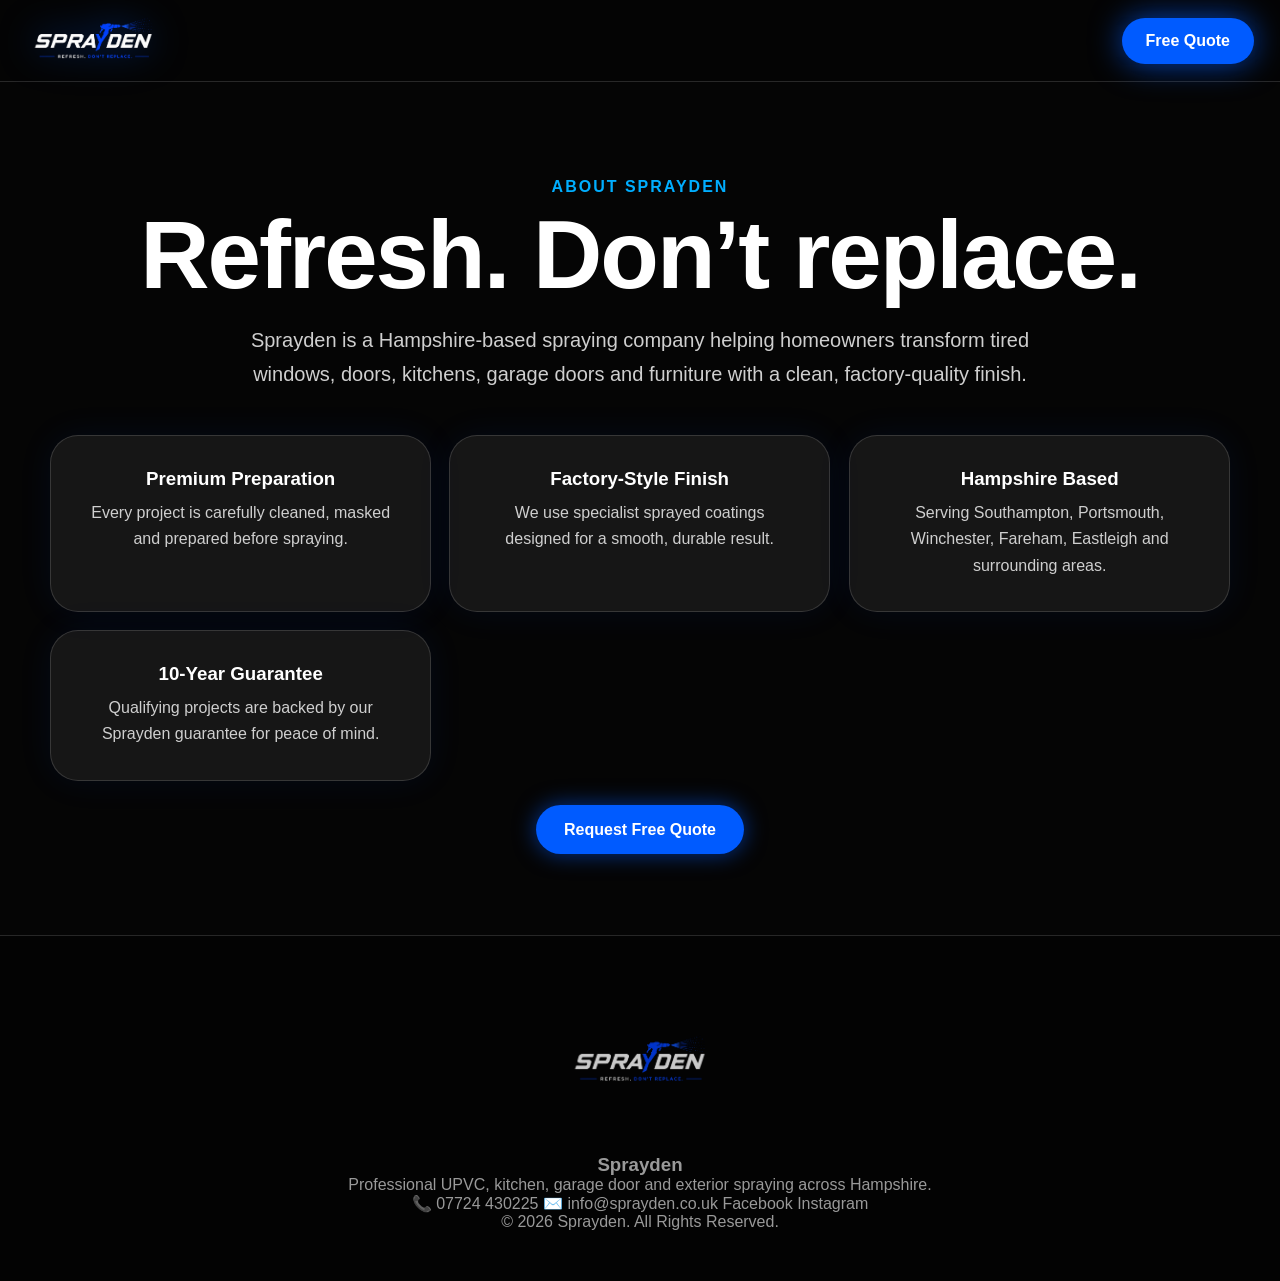
==== about.html @ dfc8144c "Create about.html" ====
<!DOCTYPE html>
<html lang="en">
<head>
  <meta charset="UTF-8">
  <meta name="viewport" content="width=device-width, initial-scale=1.0">
  <title>About Sprayden | Professional Spraying Hampshire</title>
  <meta name="description" content="Learn about Sprayden, a Hampshire-based spraying company specialising in UPVC windows, kitchens, garage doors, composite doors and furniture.">
  <link rel="stylesheet" href="style.css">
</head>

<body>

<header class="topbar">
  <a href="index.html" class="brand">
    <img src="logo.png.PNG" alt="Sprayden logo">
  </a>

  <a href="contact.html" class="topbar-btn">Free Quote</a>
</header>

<section class="section quote-page">
  <p class="eyebrow">About Sprayden</p>
  <h1>Refresh. Don’t replace.</h1>

  <p class="section-text">
    Sprayden is a Hampshire-based spraying company helping homeowners transform tired windows, doors, kitchens, garage doors and furniture with a clean, factory-quality finish.
  </p>

  <div class="mini-grid">
    <article class="glass-card">
      <h3>Premium Preparation</h3>
      <p>Every project is carefully cleaned, masked and prepared before spraying.</p>
    </article>

    <article class="glass-card">
      <h3>Factory-Style Finish</h3>
      <p>We use specialist sprayed coatings designed for a smooth, durable result.</p>
    </article>

    <article class="glass-card">
      <h3>Hampshire Based</h3>
      <p>Serving Southampton, Portsmouth, Winchester, Fareham, Eastleigh and surrounding areas.</p>
    </article>

    <article class="glass-card">
      <h3>10-Year Guarantee</h3>
      <p>Qualifying projects are backed by our Sprayden guarantee for peace of mind.</p>
    </article>
  </div>

  <div style="text-align:center; margin-top:40px;">
    <a href="contact.html" class="btn primary">Request Free Quote</a>
  </div>
</section>

<footer id="footer">
  <img src="logo.png.PNG" alt="Sprayden Logo">
  <h3>Sprayden</h3>
  <p>Professional UPVC, kitchen, garage door and exterior spraying across Hampshire.</p>

  <div class="footer-contact">
    <a href="tel:07724430225">📞 07724 430225</a>
    <a href="mailto:info@sprayden.co.uk">✉️ info@sprayden.co.uk</a>
    <a href="https://facebook.com/Spraydenofficial">Facebook</a>
    <a href="https://instagram.com/Spraydenofficial">Instagram</a>
  </div>

  <p>© 2026 Sprayden. All Rights Reserved.</p>
</footer>

</body>
</html>
---- style.css ----
/* =========================
   SPRAYDEN PREMIUM WEBSITE
   ========================= */

* {
  margin: 0;
  padding: 0;
  box-sizing: border-box;
}

:root {
  --blue: #005bff;
  --blue-light: #00aeff;
  --black: #050505;
  --dark: #080808;
  --card: rgba(255, 255, 255, 0.07);
  --line: rgba(255, 255, 255, 0.14);
  --muted: #cfcfcf;
  --white: #ffffff;
}

html {
  scroll-behavior: smooth;
}

body {
  font-family: Arial, sans-serif;
  background: var(--black);
  color: var(--white);
  overflow-x: hidden;
}

img {
  max-width: 100%;
  display: block;
}

a {
  text-decoration: none;
  color: inherit;
}

button,
input,
select,
textarea {
  font-family: inherit;
}

/* =========================
   TOP NAVIGATION
   ========================= */

.topbar {
  position: sticky;
  top: 0;
  z-index: 9999;
  height: 82px;
  padding: 14px 26px;
  display: flex;
  align-items: center;
  justify-content: space-between;
  background: rgba(5, 5, 5, 0.72);
  backdrop-filter: blur(20px);
  border-bottom: 1px solid var(--line);
}

.brand img {
  width: 135px;
  filter: drop-shadow(0 0 18px rgba(0, 91, 255, 0.5));
}

.nav-links {
  display: flex;
  align-items: center;
  gap: 24px;
}

.nav-links a {
  font-weight: 800;
  font-size: 15px;
  opacity: 0.9;
  transition: 0.25s ease;
}

.nav-links a:hover {
  color: var(--blue-light);
  opacity: 1;
}

.topbar-btn {
  background: var(--blue);
  padding: 14px 24px;
  border-radius: 999px;
  font-weight: 900;
  box-shadow: 0 0 32px rgba(0, 91, 255, 0.7);
  transition: 0.25s ease;
}

.topbar-btn:hover {
  transform: translateY(-3px);
  box-shadow: 0 0 45px rgba(0, 91, 255, 1);
}

.menu-btn {
  display: none;
  background: none;
  border: 0;
  color: white;
  font-size: 30px;
}

/* =========================
   HERO SECTION
   ========================= */

.hero {
  min-height: 100vh;
  position: relative;
  overflow: hidden;
  display: flex;
  align-items: center;
  justify-content: center;
  text-align: center;
  padding: 80px 24px;
  background:
    radial-gradient(circle at top, rgba(0, 91, 255, 0.4), transparent 34%),
    linear-gradient(180deg, #050505, #08142d);
}

.moving-grid {
  position: absolute;
  inset: 0;
  background-image:
    linear-gradient(rgba(255,255,255,0.04) 1px, transparent 1px),
    linear-gradient(90deg, rgba(255,255,255,0.04) 1px, transparent 1px);
  background-size: 70px 70px;
  animation: gridMove 20s linear infinite;
  opacity: 0.5;
}

.spray-dots {
  position: absolute;
  inset: 0;
  background-image: radial-gradient(rgba(0, 91, 255, 0.4) 1px, transparent 1px);
  background-size: 28px 28px;
  opacity: 0.16;
  animation: dotsMove 24s linear infinite;
}

.orb {
  position: absolute;
  width: 460px;
  height: 460px;
  border-radius: 50%;
  background: rgba(0, 91, 255, 0.25);
  filter: blur(90px);
  animation: floatOrb 8s ease-in-out infinite;
}

.orb-one {
  left: -130px;
  top: 12%;
}

.orb-two {
  right: -130px;
  bottom: 10%;
  animation-delay: 2.4s;
}

.hero-content {
  position: relative;
  z-index: 3;
  max-width: 1120px;
}

.hero-logo {
  width: min(540px, 92vw);
  margin: 0 auto 30px;
  filter: drop-shadow(0 0 45px rgba(0, 91, 255, 0.85));
  animation: logoFloat 4.5s ease-in-out infinite;
}

.eyebrow {
  color: var(--blue-light);
  font-weight: 900;
  text-transform: uppercase;
  letter-spacing: 2px;
  margin-bottom: 14px;
}

h1 {
  font-size: clamp(44px, 9vw, 96px);
  line-height: 0.93;
  letter-spacing: -2px;
}

.hero-text,
.section-text {
  max-width: 850px;
  margin: 24px auto 0;
  color: #d6d6d6;
  font-size: 20px;
  line-height: 1.7;
}

.hero-buttons {
  margin-top: 36px;
  display: flex;
  justify-content: center;
  gap: 16px;
  flex-wrap: wrap;
}

.btn {
  padding: 16px 28px;
  border-radius: 999px;
  font-weight: 900;
  transition: 0.25s ease;
}

.btn.primary {
  background: var(--blue);
  box-shadow: 0 0 22px rgba(0, 91, 255, 0.55);
}

.btn.secondary {
  border: 2px solid white;
}

.btn:hover {
  transform: translateY(-4px);
}

.hero-badges {
  margin-top: 34px;
  display: flex;
  justify-content: center;
  gap: 12px;
  flex-wrap: wrap;
}

.hero-badges span {
  background: rgba(255,255,255,0.08);
  border: 1px solid var(--line);
  padding: 10px 15px;
  border-radius: 999px;
  font-weight: 800;
  font-size: 14px;
}

/* =========================
   TRUST STRIP + SECTIONS
   ========================= */

.trust-strip {
  display: grid;
  grid-template-columns: repeat(4, 1fr);
  background: var(--blue);
  text-align: center;
  font-weight: 900;
}

.trust-strip span {
  padding: 18px;
}

.section {
  padding: 96px 24px;
  text-align: center;
}

.section:nth-of-type(even) {
  background: var(--dark);
}

h2 {
  font-size: clamp(36px, 7vw, 64px);
  line-height: 1.02;
  letter-spacing: -1px;
  margin-bottom: 18px;
}

.section-text {
  max-width: 850px;
  margin: 24px auto 0;
  color: var(--muted);
  font-size: 20px;
  line-height: 1.7;
}

.mini-grid,
.service-grid,
.process-grid,
.stats-grid {
  max-width: 1180px;
  margin: 44px auto 0;
  display: grid;
  gap: 18px;
}

.mini-grid,
.service-grid {
  grid-template-columns: repeat(3, 1fr);
}

.glass-card,
.service-card,
.process-grid article,
.stats-grid article,
.review-card,
.faq-list details {
  background: var(--card);
  border: 1px solid var(--line);
  border-radius: 28px;
  padding: 32px;
  box-shadow: 0 0 35px rgba(0, 91, 255, 0.08);
  transition: 0.3s ease;
}

.glass-card:hover,
.service-card:hover,
.process-grid article:hover,
.stats-grid article:hover,
.review-card:hover {
  transform: translateY(-7px);
  box-shadow: 0 0 48px rgba(0, 91, 255, 0.26);
}

.glass-card h3,
.service-card h3,
.process-grid h3 {
  margin-bottom: 10px;
}

.glass-card p,
.service-card p,
.process-grid p,
.review-card p,
.faq-list p {
  color: var(--muted);
  line-height: 1.65;
}

.service-card {
  text-align: left;
}

.service-card span {
  font-size: 38px;
}

.service-card h3 {
  margin: 14px 0 10px;
  font-size: 22px;
}

/* =========================
   BEFORE / AFTER SLIDER
   ========================= */

.comparison {
  position: relative;
  max-width: 1050px;
  height: 600px;
  margin: 50px auto 0;
  overflow: hidden;
  border-radius: 34px;
  border: 1px solid var(--line);
  box-shadow: 0 0 75px rgba(0, 91, 255, 0.32);
}

.comparison img {
  width: 100%;
  height: 600px;
  object-fit: cover;
}

.after-layer {
  position: absolute;
  inset: 0 auto 0 0;
  width: 50%;
  height: 100%;
  overflow: hidden;
}

.slider-line {
  position: absolute;
  top: 0;
  bottom: 0;
  left: 50%;
  width: 3px;
  background: white;
  box-shadow: 0 0 22px white;
  z-index: 3;
}

.slider-line span {
  position: absolute;
  top: 50%;
  left: 50%;
  width: 52px;
  height: 52px;
  transform: translate(-50%, -50%);
  border-radius: 50%;
  background: white;
  box-shadow: 0 0 35px rgba(255, 255, 255, 0.9);
}

#compareRange {
  position: absolute;
  inset: 0;
  width: 100%;
  height: 100%;
  opacity: 0;
  cursor: ew-resize;
  z-index: 4;
}

/* =========================
   STATS + PROCESS
   ========================= */

.stats-grid {
  grid-template-columns: repeat(3, 1fr);
}

.stats-grid b {
  display: block;
  color: var(--blue-light);
  font-size: 60px;
  line-height: 1;
}

.stats-grid span {
  color: var(--muted);
  font-weight: 900;
}

.process-grid {
  grid-template-columns: repeat(4, 1fr);
}

.process-grid b {
  display: block;
  font-size: 30px;
  color: var(--blue-light);
  margin-bottom: 10px;
}

/* =========================
   REVIEWS
========================= */

.review-marquee{
  overflow:hidden;
  max-width:1200px;
  margin:50px auto 0;
}

.review-track{
  display:flex;
  gap:20px;
  width:max-content;
  animation:reviewScroll 28s linear infinite;
}

.review-track:hover{
  animation-play-state:paused;
}

.review-card{
  width:320px;
  padding:32px;
}

.review-card strong{
  display:block;
  color:var(--blue-light);
  font-size:24px;
  margin-bottom:14px;
}

.review-card span{
  display:block;
  margin-top:16px;
  color:white;
  font-weight:800;
  opacity:.75;
}

/* =========================
   SERVICE AREAS
========================= */

.area-tags{
  display:flex;
  justify-content:center;
  flex-wrap:wrap;
  gap:14px;
  margin-top:35px;
}

.area-tags span{
  padding:12px 18px;
  border-radius:999px;
  background:rgba(255,255,255,.08);
  border:1px solid var(--line);
  font-weight:700;
  transition:.3s;
}

.area-tags span:hover{
  background:var(--blue);
  transform:translateY(-4px);
}

/* =========================
   FAQ
========================= */

.faq-list{
  max-width:900px;
  margin:50px auto;
  display:grid;
  gap:16px;
  text-align:left;
}

.faq-list details{
  cursor:pointer;
}

.faq-list summary{
  font-size:19px;
  font-weight:800;
  list-style:none;
}

.faq-list summary::-webkit-details-marker{
  display:none;
}

.faq-list p{
  margin-top:16px;
}

/* =========================
   CONTACT FORM
========================= */

form{
  max-width:760px;
  margin:40px auto;
  display:grid;
  gap:16px;
}

form input,
form select,
form textarea{

  width:100%;
  padding:18px;

  border-radius:18px;

  border:1px solid rgba(255,255,255,.18);

  background:rgba(255,255,255,.08);

  color:white;

  font-size:16px;

  transition:.3s;
}

form input:focus,
form select:focus,
form textarea:focus{

  outline:none;

  border-color:var(--blue-light);

  box-shadow:0 0 25px rgba(0,91,255,.4);

}

form textarea{
  min-height:150px;
  resize:vertical;
}

form button{

  border:none;

  padding:18px;

  border-radius:999px;

  background:linear-gradient(90deg,var(--blue),var(--blue-light));

  color:white;

  font-size:18px;

  font-weight:900;

  cursor:pointer;

  transition:.3s;

}

form button:hover{

  transform:translateY(-4px);

  box-shadow:0 0 40px rgba(0,91,255,.6);

}

.contact-links{

  margin-top:35px;

}

.contact-links a{

  display:block;

  margin:10px 0;

  font-size:22px;

  font-weight:900;

}

/* =========================
   FLOATING BUTTONS + FOOTER
========================= */

.float{
    position:fixed;
    right:18px;
    z-index:9999;
    padding:14px 20px;
    border-radius:999px;
    font-weight:900;
    backdrop-filter:blur(18px);
    display:flex;
    align-items:center;
    gap:10px;
    box-shadow:0 0 32px rgba(0,91,255,.72);
    transition:.3s;
}

.float:hover{
  transform:translateY(-4px);
}

.call{
    bottom:20px;
    background:var(--blue);
}

.whats{
    bottom:95px;
    background:#111;
    border:1px solid rgba(255,255,255,.22);
}

footer{
  padding:50px 24px;
  text-align:center;
  background:#030303;
  color:#999;
  border-top:1px solid var(--line);
}

footer img{
  width:150px;
  margin:0 auto 18px;
  opacity:.8;
}

/* =========================
   MOBILE RESPONSIVE
========================= */

@media(max-width:900px){

  .topbar{
    height:auto;
    padding:14px 18px;
  }

  .brand img{
    width:115px;
  }

  .menu-btn{
    display:block;
  }

  .nav-links{
    position:fixed;
    top:75px;
    left:16px;
    right:16px;
    display:none;
    grid-template-columns:1fr;
    gap:12px;
    padding:20px;
    background:rgba(0,0,0,.95);
    border:1px solid var(--line);
    border-radius:24px;
  }

  .nav-links.open{
    display:grid;
  }

  .topbar-btn{
    display:none;
  }

  h1{
    font-size:46px;
    letter-spacing:-1px;
  }

  h2{
    font-size:38px;
  }

  .hero{
    padding-top:50px;
  }

  .hero-buttons{
    width:100%;
  }

  .btn{
    width:100%;
    text-align:center;
  }

  .trust-strip{
    grid-template-columns:1fr 1fr;
  }

  .mini-grid,
  .service-grid,
  .process-grid,
  .stats-grid{
    grid-template-columns:1fr;
  }

  .comparison,
  .comparison img{
    height:360px;
  }

  .review-card{
    width:280px;
  }

  .float{
    font-size:13px;
    padding:12px 15px;
  }
}

/* =========================
   ANIMATIONS + POLISH
========================= */

.reveal{
  opacity:0;
  transform:translateY(40px);
}

.reveal.show{
  opacity:1;
  transform:translateY(0);
  transition:all .85s ease;
}

.hide{
  opacity:0;
  transform:translateY(35px);
}

.hide.show{
  opacity:1;
  transform:translateY(0);
  transition:all .85s ease;
}

@keyframes floatOrb{
  0%,100%{
    transform:translateY(0) scale(1);
  }

  50%{
    transform:translateY(-35px) scale(1.08);
  }
}

@keyframes logoFloat{
  0%,100%{
    transform:translateY(0);
  }

  50%{
    transform:translateY(-10px);
  }
}

@keyframes gridMove{
  to{
    background-position:140px 140px;
  }
}

@keyframes dotsMove{
  to{
    background-position:300px 300px;
  }
}

@keyframes reviewScroll{
  from{
    transform:translateX(0);
  }

  to{
    transform:translateX(-50%);
  }
}

@keyframes glowPulse{
  0%,100%{
    box-shadow:0 0 30px rgba(0,91,255,.65);
  }

  50%{
    box-shadow:0 0 55px rgba(0,174,255,.95);
  }
}

.btn.primary,
.topbar-btn,
form button{
  animation:glowPulse 3s infinite ease-in-out;
}

.service-card,
.glass-card,
.review-card,
.process-grid article,
.stats-grid article{
  will-change:transform,opacity;
}

::selection{
  background:var(--blue);
  color:white;
}

.about{
    position:relative;
}

.about::before{

    content:"";

    position:absolute;

    width:420px;

    height:420px;

    background:rgba(0,91,255,.08);

    filter:blur(120px);

    border-radius:50%;

    top:50%;

    left:50%;

    transform:translate(-50%,-50%);

}

#why .service-card{

background:linear-gradient(180deg,
rgba(255,255,255,.08),
rgba(255,255,255,.03));

}

#why .service-card:hover{

transform:translateY(-10px) scale(1.03);

box-shadow:0 0 45px rgba(0,91,255,.45);

}

#why span{

display:block;

font-size:48px;

margin-bottom:18px;

animation:logoFloat 4s infinite;

}

.footer-grid{

display:grid;

grid-template-columns:repeat(3,1fr);

gap:40px;

margin:50px auto;

max-width:1100px;

text-align:left;

}

.footer-grid h4{

margin-bottom:15px;

color:white;

}

.footer-grid a,
.footer-grid p{

display:block;

margin:8px 0;

color:var(--muted);

text-decoration:none;

transition:.3s;

}

.footer-grid a:hover{

color:var(--blue-light);

transform:translateX(6px);

}

footer hr{

margin:40px auto;

border:none;

height:1px;

background:rgba(255,255,255,.12);

max-width:1100px;

}

@media(max-width:900px){

.footer-grid{

grid-template-columns:1fr;

text-align:center;

}

}

.reveal,
.hide,
.reveal.show,
.hide.show{
  opacity:1 !important;
  transform:none !important;
  visibility:visible !important;
}

@media(max-width:900px){
  .trust-strip{
    grid-template-columns:1fr 1fr;
    gap:0;
  }

  .trust-strip span{
    padding:14px 8px;
    font-size:16px;
  }

  .hero{
    min-height:auto;
    padding-bottom:70px;
  }

  h1{
    font-size:40px;
  }

  .section{
    padding:70px 20px;
  }
}

@media(max-width:900px){

  .hero{
    min-height:auto;
    padding:45px 18px 65px;
  }

  .hero-logo{
    width:82vw;
    margin-bottom:22px;
  }

  .hero-text{
    font-size:18px;
    line-height:1.55;
  }

  .hero-badges{
    gap:10px;
  }

  .hero-badges span{
    font-size:14px;
    padding:10px 14px;
  }

  .trust-strip{
    grid-template-columns:1fr 1fr;
  }

  .trust-strip span{
    padding:14px 8px;
    font-size:16px;
  }

  .section{
    padding:72px 18px;
  }

  h1{
    font-size:40px;
  }

  h2{
    font-size:36px;
  }

  .float{
    right:14px;
 
/* Premium Hover Effects */

.glass-card,
.service-card,
.process-card,
.review-card,
.gallery-card{

transition:all .45s ease;

}

.glass-card:hover,
.service-card:hover,
.process-card:hover,
.review-card:hover,
.gallery-card:hover{

transform:translateY(-12px);

box-shadow:
0 25px 60px rgba(0,91,255,.25),
0 10px 30px rgba(0,0,0,.35);

border-color:#2f7cff;

}

.glass-card::before,
.service-card::before,
.process-card::before,
.review-card::before{

content:"";

position:absolute;

top:0;

left:-100%;

width:100%;

height:100%;

background:linear-gradient(
90deg,
transparent,
rgba(255,255,255,.12),
transparent
);

transition:.8s;

}

.glass-card:hover::before,
.service-card:hover::before,
.process-card:hover::before,
.review-card:hover::before{

left:100%;

}

.premium-strip{
  display:grid;
  grid-template-columns:repeat(4,1fr);
  gap:18px;
  padding:28px 24px;
  background:#050505;
}

.premium-strip div{
  background:rgba(255,255,255,.07);
  border:1px solid rgba(255,255,255,.14);
  border-radius:24px;
  padding:22px;
  text-align:center;
  box-shadow:0 0 30px rgba(0,91,255,.08);
}

.premium-strip span{
  display:block;
  font-size:32px;
  margin-bottom:8px;
}

.premium-strip strong{
  font-size:16px;
}

@media(max-width:900px){
  .premium-strip{
    grid-template-columns:1fr 1fr;
    padding:18px;
    gap:12px;
  }

  .premium-strip div{
    padding:18px 10px;
  }
}

.premium-strip{
  display:grid;
  grid-template-columns:repeat(4,1fr);
  gap:18px;
  padding:28px 24px;
  background:#050505;
}

.premium-strip div{
  background:rgba(255,255,255,.07);
  border:1px solid rgba(255,255,255,.14);
  border-radius:24px;
  padding:22px;
  text-align:center;
  box-shadow:0 0 30px rgba(0,91,255,.08);
}

.premium-strip span{
  display:block;
  font-size:32px;
  margin-bottom:8px;
}

.premium-strip strong{
  font-size:16px;
}

@media(max-width:900px){
  .premium-strip{
    grid-template-columns:1fr 1fr;
    padding:18px;
    gap:12px;
  }

  .premium-strip div{
    padding:18px 10px;
  }
}

.premium-item{
display:flex;
flex-direction:column;
align-items:center;
justify-content:center;
gap:14px;
padding:28px 18px;
border-radius:24px;
background:rgba(255,255,255,.06);
border:1px solid rgba(255,255,255,.12);
backdrop-filter:blur(18px);
transition:.4s;
overflow:hidden;
position:relative;
}

.premium-item:hover{

transform:translateY(-10px);

box-shadow:0 25px 60px rgba(0,91,255,.25);

}

.premium-icon{
width:68px;
height:68px;
border-radius:50%;
background:linear-gradient(135deg,#005bff,#00b7ff);
display:flex;
align-items:center;
justify-content:center;
font-size:30px;
color:#00b7ff;
box-shadow:0 0 30px rgba(0,91,255,.45);
transition:.35s;
}
.premium-icon svg,
.premium-icon i{
    color:#00b7ff;
font-size:28px;
}

}

.premium-item strong{

font-size:18px;

font-weight:700;

}

.premium-strip{
  display:grid !important;
  grid-template-columns:repeat(2,1fr) !important;
  gap:14px !important;
  padding:22px 18px !important;
  background:#050505 !important;
}

.premium-strip div{
  display:flex !important;
  flex-direction:column !important;
  align-items:center !important;
  justify-content:center !important;
  gap:12px !important;
  padding:22px 12px !important;
  border-radius:24px !important;
  background:rgba(255,255,255,.07) !important;
  border:1px solid rgba(255,255,255,.14) !important;
  box-shadow:0 0 30px rgba(0,91,255,.14) !important;
}

.premium-strip span{
  width:58px !important;
  height:58px !important;
  border-radius:50% !important;
  background:linear-gradient(135deg,#005bff,#00b7ff) !important;
  display:flex !important;
  align-items:center !important;
  justify-content:center !important;
  font-size:26px !important;
  font-weight:900 !important;
  color:white !important;
  box-shadow:0 0 28px rgba(0,91,255,.6) !important;
}

.premium-strip strong{
  font-size:16px !important;
  text-align:center !important;
}

@media(max-width:900px){
  .nav-links.open{
    display:grid !important;
  }
}

/* PREMIUM HERO UPGRADE */

.hero{
  min-height:calc(100vh - 82px);
  padding:80px 22px 95px;
  background:
    linear-gradient(rgba(0,0,0,.55),rgba(0,0,0,.78)),
    radial-gradient(circle at 50% 20%,rgba(0,91,255,.55),transparent 38%),
    url("after-window.jpg.jpg");
  background-size:cover;
  background-position:center;
}

.hero::after{
  content:"";
  position:absolute;
  inset:0;
  background:linear-gradient(to bottom,rgba(0,0,0,.15),#050505 96%);
  pointer-events:none;
}

.hero-content{
  max-width:980px;
}

.hero-logo{
  width:min(420px,82vw);
}

.hero h1{
  font-size:clamp(46px,10vw,96px);
  text-shadow:0 0 45px rgba(0,91,255,.45);
}

.hero-text{
  max-width:760px;
  font-size:clamp(18px,4vw,22px);
}

.hero-buttons .btn{
  min-width:230px;
}

@media(max-width:900px){
  .hero{
    min-height:auto;
    padding:65px 18px 80px;
    background-position:center;
  }

  .hero h1{
    font-size:42px;
  }

  .hero-logo{
    width:78vw;
  }
}

/* PREMIUM HEADER */

.topbar{
backdrop-filter:blur(18px);
-webkit-backdrop-filter:blur(18px);
background:rgba(5,10,22,.78);
border-bottom:1px solid rgba(255,255,255,.08);
box-shadow:0 10px 40px rgba(0,0,0,.35);
transition:.35s;
}

.topbar.scrolled{
background:rgba(5,10,22,.94);
box-shadow:0 15px 60px rgba(0,0,0,.5);
}

.brand img{
transition:.4s ease;
}

.brand:hover img{
transform:scale(1.05);
filter:drop-shadow(0 0 18px rgba(0,91,255,.45));
}

.menu-btn{
transition:.3s;
}

.menu-btn:hover{
transform:rotate(90deg);
color:#00b7ff;
}

.project-grid{
  max-width:1150px;
  margin:50px auto 0;
  display:grid;
  grid-template-columns:1fr 1fr;
  gap:22px;
}

.project-card{
  position:relative;
  overflow:hidden;
  border-radius:30px;
  border:1px solid rgba(255,255,255,.14);
  background:rgba(255,255,255,.06);
  box-shadow:0 0 45px rgba(0,91,255,.16);
}

.project-card img{
  width:100%;
  height:430px;
  object-fit:cover;
  transition:.6s;
}

.project-card:hover img{
  transform:scale(1.06);
}

.project-card div{
  padding:24px;
  text-align:left;
}

.project-card span{
  color:#00b7ff;
  font-weight:900;
  text-transform:uppercase;
  letter-spacing:2px;
  font-size:13px;
}

.project-card h3{
  margin:8px 0;
  font-size:24px;
}

.project-card p{
  color:#cfcfcf;
}

@media(max-width:900px){
  .project-grid{
    grid-template-columns:1fr;
  }

  .project-card img{
    height:320px;
  }
}

/* PREMIUM SCROLL ANIMATION */

.reveal{
    opacity:0;
    transform:translateY(70px);
    transition:opacity .9s ease, transform .9s ease;
}

.reveal.active{
    opacity:1;
    transform:translateY(0);
}

@media(max-width:900px){
  .nav-links.open{
    display:flex !important;
    position:fixed !important;
    top:90px !important;
    left:18px !important;
    right:18px !important;
    z-index:99999 !important;
    flex-direction:column !important;
    background:rgba(0,0,0,.96) !important;
    border:1px solid rgba(255,255,255,.18) !important;
    border-radius:22px !important;
    padding:22px !important;
    gap:18px !important;
    box-shadow:0 30px 80px rgba(0,0,0,.65) !important;
  }

  .nav-links.open a{
    display:block !important;
    color:white !important;
    font-size:18px !important;
    font-weight:900 !important;
    padding:12px !important;
    border-bottom:1px solid rgba(255,255,255,.08) !important;
  }
}

@media(max-width:900px){
  .nav-links{
    display:none !important;
  }

  .nav-links.open{
    display:flex !important;
    position:fixed !important;
    top:95px !important;
    left:20px !important;
    right:20px !important;
    flex-direction:column !important;
    z-index:999999 !important;
    background:#050505 !important;
    border:1px solid rgba(255,255,255,.2) !important;
    border-radius:22px !important;
    padding:20px !important;
    gap:12px !important;
  }

  .nav-links.open a{
    color:white !important;
    font-size:18px !important;
    font-weight:900 !important;
    padding:12px !important;
  }
}

.comparison{
  position:relative !important;
}

#compareRange{
  position:absolute !important;
  inset:0 !important;
  width:100% !important;
  height:100% !important;
  opacity:0 !important;
  z-index:999 !important;
  cursor:ew-resize !important;
  touch-action:none !important;
}

.after-layer{
  pointer-events:none !important;
}

.slider-line{
  pointer-events:none !important;
  z-index:998 !important;
}

.before-after-grid{
  max-width:1150px;
  margin:50px auto 0;
  display:grid;
  grid-template-columns:1fr 1fr;
  gap:22px;
}

.ba-card{
  border-radius:30px;
  overflow:hidden;
  border:1px solid rgba(255,255,255,.14);
  background:rgba(255,255,255,.06);
  box-shadow:0 0 45px rgba(0,91,255,.18);
}

.ba-card span{
  display:block;
  padding:16px;
  color:#00b7ff;
  font-weight:900;
  text-transform:uppercase;
  letter-spacing:2px;
}

.ba-card img{
  width:100%;
  height:420px;
  object-fit:cover;
}

@media(max-width:900px){
  .before-after-grid{
    grid-template-columns:1fr;
  }

  .ba-card img{
    height:320px;
  }
}

.hero-buttons{
    margin-top:40px;
    gap:18px;
}

/* ===== MOBILE HERO POLISH ===== */

@media (max-width:768px){

.hero{
    padding-top:110px;
    padding-bottom:80px;
}

.hero h1{
    font-size:48px;
    line-height:1;
    letter-spacing:-1px;
}

.hero-text{
    font-size:19px;
    line-height:1.7;
    margin:22px auto 34px;
    max-width:95%;
}

.hero-buttons{
    display:flex;
    flex-direction:column;
    gap:16px;
}

.hero-buttons .btn{
    width:100%;
    text-align:center;
}

.hero-badges{
    margin-top:34px;
    justify-content:center;
    gap:14px;
}

.hero-badges span{
    font-size:15px;
    padding:10px 18px;
}
/* ===== MOBILE HERO POLISH ===== */

@media (max-width:768px){

.hero{
    padding-top:110px;
    padding-bottom:80px;
}

.hero h1{
    font-size:48px;
    line-height:1;
    letter-spacing:-1px;
}

.hero-text{
    font-size:19px;
    line-height:1.7;
    margin:22px auto 34px;
    max-width:95%;
}

.hero-buttons{
    display:flex;
    flex-direction:column;
    gap:16px;
}

.hero-buttons .btn{
    width:100%;
    text-align:center;
}

.hero-badges{
    margin-top:34px;
    justify-content:center;
    gap:14px;
}

.hero-badges span{
    font-size:15px;
    padding:10px 18px;
}

.back-top{
  position:fixed !important;
  left:22px !important;
  bottom:22px !important;
  width:58px !important;
  height:58px !important;
  border-radius:50% !important;
  background:#006bff !important;
  color:#fff !important;
  border:none !important;
  font-size:28px !important;
  z-index:999999 !important;
  display:flex !important;
  align-items:center !important;
  justify-content:center !important;
  opacity:1 !important;
  pointer-events:auto !important;
  box-shadow:0 0 30px rgba(0,91,255,.65) !important;
}
.back-top{
    width: 50px !important;
    height: 50px !important;
    font-size: 24px !important;
    left: 20px !important;
    bottom: 110px !important;
}
/* =========================
   Premium Loading Screen
========================= */

.loader{
    position:fixed;
    inset:0;
    background:#05070d;
    display:flex;
    justify-content:center;
    align-items:center;
    z-index:99999;
    transition:opacity .7s ease, visibility .7s ease;
}

.loader.hide{
    opacity:0;
    visibility:hidden;
}

.loader-inner{
    text-align:center;
}

.loader img{
    width:220px;
    max-width:70vw;
    animation:logoFloat 2s ease-in-out infinite;
}

.loader p{
    margin-top:20px;
    color:#ffffff;
    letter-spacing:3px;
    font-size:14px;
    text-transform:uppercase;
    opacity:.85;
}

.loader span{
    display:block;
    width:160px;
    height:4px;
    margin:25px auto 0;
    border-radius:20px;
    background:linear-gradient(90deg,#0066ff,#2ecbff);
    animation:loadingBar 1.4s infinite;
}

@keyframes loadingBar{
    0%{transform:scaleX(.2);}
    50%{transform:scaleX(1);}
    100%{transform:scaleX(.2);}
}

@keyframes logoFloat{
    0%,100%{transform:translateY(0);}
    50%{transform:translateY(-10px);}
}
.stats-grid {
    display: grid;
    grid-template-columns: repeat(auto-fit, minmax(220px, 1fr));
    gap: 25px;
    margin-top: 50px;
}

.stats-grid article {
    background: rgba(255,255,255,0.04);
    border: 1px solid rgba(0,170,255,.15);
    border-radius: 20px;
    padding: 35px 25px;
    text-align: center;
    transition: .35s ease;
    backdrop-filter: blur(12px);
}

.stats-grid b {
    display: block;
    font-size: 3rem;
    color: #1da1ff;
    font-weight: 800;
    margin-bottom: 12px;
    text-shadow: 0 0 20px rgba(29,161,255,.5);
}

.stats-grid p {
    color: #d5d5d5;
    font-size: 1rem;
    line-height: 1.5;
}

.colour-grid{
  max-width:900px;
  margin:45px auto 0;
  display:grid;
  grid-template-columns:repeat(2,1fr);
  gap:18px;
}

.colour-grid div{
  background:rgba(255,255,255,.05);
  border:1px solid rgba(255,255,255,.14);
  border-radius:22px;
  padding:22px;
  display:flex;
  align-items:center;
  gap:14px;
  font-weight:900;
}

.swatch{
  width:28px;
  height:28px;
  border-radius:50%;
  display:inline-block;
  border:2px solid rgba(255,255,255,.35);
}

.anthracite{background:#2f3338;}
.black{background:#050505;}
.white{background:#f3f3f3;}
.green{background:#b7c9a8;}

@media(max-width:768px){
  .colour-grid{
    grid-template-columns:1fr;
  }
}

.sticky-quote {
    position: fixed;
    right: 20px;
    bottom: 20px;
    background: #22c55e;
    color: #fff;
    padding: 14px 22px;
    border-radius: 999px;
    text-decoration: none;
    font-weight: 700;
    box-shadow: 0 8px 24px rgba(0,0,0,0.25);
    z-index: 9999;
    transition: transform 0.2s ease;
}

.sticky-quote:hover {
    transform: translateY(-2px);
}

@media (max-width: 768px) {
    .sticky-quote {
        left: 15px;
        right: auto;
        bottom: 40px;
        width: auto;
        padding: 10px 18px;
        font-size: 15px;
        text-align: center;
    }
}
.gallery {
  text-align: center;
}

.gallery .section-text {
  margin-left: auto;
  margin-right: auto;
}

.gallery .before-after-grid,
.gallery .project-grid {
  margin-left: auto;
  margin-right: auto;
}
.trust-strip{
    display:grid;
    grid-template-columns:repeat(2,1fr);
    gap:14px;
    max-width:1100px;
    margin:0 auto;
    padding:35px 20px;
}

.trust-item{
    background:#111;
    border:1px solid rgba(255,255,255,.08);
    border-radius:14px;
    padding:18px;
    text-align:center;
    color:#fff;
    font-weight:600;
    transition:.3s;
}

.trust-item:hover{
    border-color:#1d8cff;
    box-shadow:0 0 25px rgba(29,140,255,.25);
    transform:translateY(-3px);
}

@media(min-width:768px){

.trust-strip{
grid-template-columns:repeat(4,1fr);
}

}
@media (max-width: 768px) {
  .quote form {
    display: flex;
    flex-direction: column;
    gap: 14px;
  }

  .quote input,
  .quote select,
  .quote textarea,
  .quote button {
    width: 100%;
  }

  .quote button {
    margin-top: 8px;
  }
}
@media (max-width: 768px) {
  .hero {
    min-height: 80vh;
    padding-top: 40px;
  }

  .hero-content img {
    max-width:700px;
    margin:0 auto;
  }

  .hero h1 {
    font-size: clamp(2.3rem, 8vw, 3.2rem);
    line-height: 1.05;
}

  .hero-text {
    font-size: 1.05rem;
    line-height: 1.55;
    margin-top: 20px;
    max-width: 620px;
    margin-left: auto;
    margin-right: auto;
}
.hero h1{
    font-size: clamp(2.1rem, 7vw, 3rem);
    max-width: 600px;
    margin: 0 auto;
    line-height: 1.08;
}
.back-top {
  opacity: 0;
  visibility: hidden;
  transition: 0.3s ease;
}

.back-top.show {
  opacity: 1;
  visibility: visible;
}
.quote-page {
  padding-top: 150px;
}

.quote-form {
  max-width: 720px;
  margin: 40px auto 0;
  display: grid;
  gap: 18px;
}

.quote-form input,
.quote-form select,
.quote-form textarea {
  width: 100%;
  padding: 18px 20px;
  border-radius: 18px;
  border
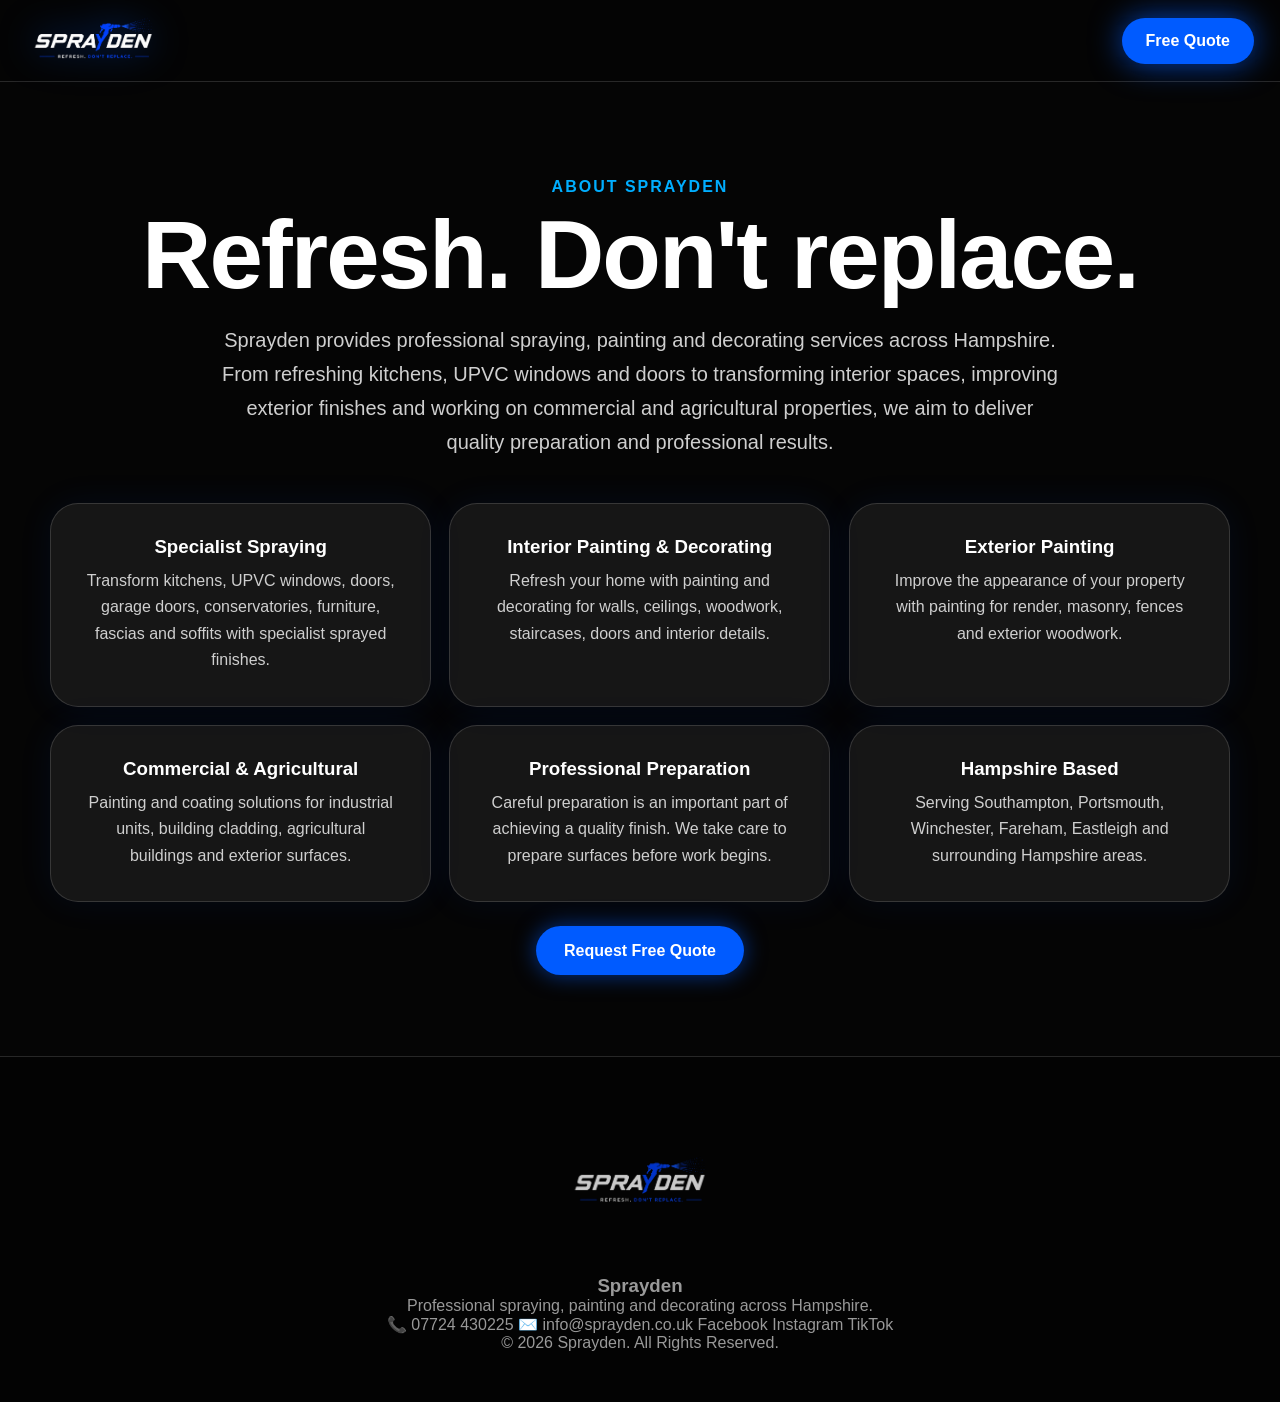
==== commit 13595013: "Update about.html" ====
--- a/about.html
+++ b/about.html
@@ -1,10 +1,14 @@
+
 <!DOCTYPE html>
 <html lang="en">
 <head>
   <meta charset="UTF-8">
   <meta name="viewport" content="width=device-width, initial-scale=1.0">
-  <title>About Sprayden | Professional Spraying Hampshire</title>
-  <meta name="description" content="Learn about Sprayden, a Hampshire-based spraying company specialising in UPVC windows, kitchens, garage doors, composite doors and furniture.">
+
+  <title>About Sprayden | Spraying, Painting & Decorating Hampshire</title>
+
+  <meta name="description" content="Find out about Sprayden, providing specialist spraying, interior and exterior painting, decorating and commercial and agricultural coatings across Hampshire.">
+
   <link rel="stylesheet" href="style.css">
 </head>
 
@@ -19,54 +23,111 @@
 </header>
 
 <section class="section quote-page">
+
   <p class="eyebrow">About Sprayden</p>
-  <h1>Refresh. Don’t replace.</h1>
+
+  <h1>Refresh. Don't replace.</h1>
 
   <p class="section-text">
-    Sprayden is a Hampshire-based spraying company helping homeowners transform tired windows, doors, kitchens, garage doors and furniture with a clean, factory-quality finish.
+    Sprayden provides professional spraying, painting and decorating
+    services across Hampshire. From refreshing kitchens, UPVC windows
+    and doors to transforming interior spaces, improving exterior
+    finishes and working on commercial and agricultural properties,
+    we aim to deliver quality preparation and professional results.
   </p>
 
   <div class="mini-grid">
+
     <article class="glass-card">
-      <h3>Premium Preparation</h3>
-      <p>Every project is carefully cleaned, masked and prepared before spraying.</p>
+      <h3>Specialist Spraying</h3>
+      <p>
+        Transform kitchens, UPVC windows, doors, garage doors,
+        conservatories, furniture, fascias and soffits with
+        specialist sprayed finishes.
+      </p>
     </article>
 
     <article class="glass-card">
-      <h3>Factory-Style Finish</h3>
-      <p>We use specialist sprayed coatings designed for a smooth, durable result.</p>
+      <h3>Interior Painting & Decorating</h3>
+      <p>
+        Refresh your home with painting and decorating for
+        walls, ceilings, woodwork, staircases, doors and
+        interior details.
+      </p>
+    </article>
+
+    <article class="glass-card">
+      <h3>Exterior Painting</h3>
+      <p>
+        Improve the appearance of your property with painting
+        for render, masonry, fences and exterior woodwork.
+      </p>
+    </article>
+
+    <article class="glass-card">
+      <h3>Commercial & Agricultural</h3>
+      <p>
+        Painting and coating solutions for industrial units,
+        building cladding, agricultural buildings and
+        exterior surfaces.
+      </p>
+    </article>
+
+    <article class="glass-card">
+      <h3>Professional Preparation</h3>
+      <p>
+        Careful preparation is an important part of achieving
+        a quality finish. We take care to prepare surfaces
+        before work begins.
+      </p>
     </article>
 
     <article class="glass-card">
       <h3>Hampshire Based</h3>
-      <p>Serving Southampton, Portsmouth, Winchester, Fareham, Eastleigh and surrounding areas.</p>
+      <p>
+        Serving Southampton, Portsmouth, Winchester, Fareham,
+        Eastleigh and surrounding Hampshire areas.
+      </p>
     </article>
 
-    <article class="glass-card">
-      <h3>10-Year Guarantee</h3>
-      <p>Qualifying projects are backed by our Sprayden guarantee for peace of mind.</p>
-    </article>
   </div>
 
   <div style="text-align:center; margin-top:40px;">
     <a href="contact.html" class="btn primary">Request Free Quote</a>
   </div>
+
 </section>
 
 <footer id="footer">
+
   <img src="logo.png.PNG" alt="Sprayden Logo">
+
   <h3>Sprayden</h3>
-  <p>Professional UPVC, kitchen, garage door and exterior spraying across Hampshire.</p>
+
+  <p>
+    Professional spraying, painting and decorating
+    across Hampshire.
+  </p>
 
   <div class="footer-contact">
+
     <a href="tel:07724430225">📞 07724 430225</a>
-    <a href="mailto:info@sprayden.co.uk">✉️ info@sprayden.co.uk</a>
-    <a href="https://facebook.com/Spraydenofficial">Facebook</a>
-    <a href="https://instagram.com/Spraydenofficial">Instagram</a>
+
+    <a href="mailto:info@sprayden.co.uk">
+      ✉️ info@sprayden.co.uk
+    </a>
+
+    <a href="https://www.facebook.com/spraydenltd" target="_blank" rel="noopener noreferrer">Facebook</a>
+
+    <a href="https://www.instagram.com/spraydenltd" target="_blank" rel="noopener noreferrer">Instagram</a>
+
+    <a href="https://www.tiktok.com/@spraydenltd" target="_blank" rel="noopener noreferrer">TikTok</a>
+
   </div>
 
   <p>© 2026 Sprayden. All Rights Reserved.</p>
+
 </footer>
 
 </body>
-</html>+</html>
--- a/style.css
+++ b/style.css
@@ -2016,4 +2016,529 @@
   width: 100%;
   padding: 18px 20px;
   border-radius: 18px;
-  border+  border: 1px solid rgba(255, 255, 255, 0.18);
+  background: rgba(255, 255, 255, 0.08);
+  color: #fff;
+}
+  
+  .visualiser {
+  max-width: 720px;
+  margin: 40px auto 0;
+  display: grid;
+  gap: 18px;
+}
+
+.visualiser input,
+.visualiser select {
+  width: 100%;
+  padding: 18px 20px;
+  border-radius: 18px;
+  border: 1px solid rgba(255,255,255,.18);
+  background: rgba(255,255,255,.08);
+  color: #fff;
+}
+
+.preview-box {
+  position: relative;
+  min-height: 300px;
+  border-radius: 28px;
+  overflow: hidden;
+  background: rgba(255,255,255,.06);
+  border: 1px solid rgba(255,255,255,.14);
+}
+
+.preview-box img {
+  width: 100%;
+  display: block;
+}
+
+#colourOverlay {
+  position: absolute;
+  inset: 0;
+  mix-blend-mode: multiply;
+  pointer-events: none;
+}
+
+.swatch.navy { background: #0f2346; }
+.swatch.cream { background: #e8dfc7; }
+
+/* SMART COLOUR VISUALISER */
+
+.visualiser-section {
+  text-align: center;
+}
+
+.smart-visualiser {
+  width: min(100%, 760px);
+  margin: 40px auto 0;
+  display: grid;
+  gap: 20px;
+}
+
+.visualiser-upload {
+  display: block;
+  padding: 20px;
+  border: 1px dashed rgba(255, 255, 255, 0.28);
+  border-radius: 20px;
+  background: rgba(255, 255, 255, 0.06);
+  color: #fff;
+  font-weight: 800;
+  cursor: pointer;
+}
+
+.visualiser-upload input {
+  display: block;
+  width:
+
+}
+  
+  /* VISUALISER FINAL FIXES */
+
+#visualiserImage,
+#visualiserImage[hidden] {
+  display: none !important;
+}
+
+.visualiser-canvas-wrap:empty {
+  min-height: 320px;
+}
+
+.visualiser-colours {
+  display: grid !important;
+  grid-template-columns: repeat(2, minmax(0, 1fr)) !important;
+  gap: 12px !important;
+}
+
+.visualiser-colours button {
+  appearance: none;
+  -webkit-appearance: none;
+  width: 100%;
+  min-height: 60px;
+  padding: 14px 16px;
+  border: 1px solid rgba(255, 255, 255, 0.18);
+  border-radius: 16px;
+  background: rgba(255, 255, 255, 0.08);
+  color: #fff;
+  font: inherit;
+  font-weight: 700;
+  cursor: pointer;
+}
+
+.visualiser-colours button.active {
+  border-color: #00aeff;
+  background: rgba(0, 91, 255, 0.2);
+  box-shadow: 0 0 18px rgba(0, 145, 255, 0.25);
+}
+
+.visualiser-actions {
+  display: grid !important;
+  grid-template-columns: 1fr 1fr !important;
+  gap: 14px !important;
+  align-items: stretch;
+}
+
+.visualiser-actions .btn,
+.visualiser-actions button,
+.visualiser-actions a {
+  width: 100%;
+  min-height: 58px;
+  margin: 0;
+  display: flex;
+  align-items: center;
+  justify-content: center;
+  box-sizing: border-box;
+}
+
+#resetVisualiser {
+  border: 2px solid rgba(255, 255, 255, 0.8);
+  background: transparent;
+  color: #fff;
+}
+
+.visualiser-note {
+  max-width: 680px;
+  margin: 10px auto 0;
+}
+
+@media (max-width: 600px) {
+  .visualiser-colours,
+  .visualiser-actions {
+    grid-template-columns: 1fr !important;
+  }
+}
+.visualiser-service {
+  display: grid;
+  gap: 10px;
+  text-align: left;
+  color: #fff;
+  font-weight: 800;
+}
+
+.visualiser-service select {
+  width: 100%;
+  padding: 17px 18px;
+  border: 1px solid rgba(255, 255, 255, 0.2);
+  border-radius: 16px;
+  background: #191919;
+  color: #fff;
+  font: inherit;
+}
+
+.visualiser-beta-note {
+    max-width: 700px;
+    margin: 25px auto 35px;
+    padding: 18px 22px;
+    border-radius: 18px;
+    background: rgba(0, 153, 255, 0.08);
+    border: 1px solid rgba(0, 153, 255, 0.25);
+    color: rgba(255,255,255,.9);
+    line-height: 1.6;
+    text-align: center;
+}
+
+/* =========================================
+   SPRAYDEN VISUALISER — CLEAN MOBILE UI
+   ========================================= */
+
+.visualiser-section {
+    padding: 42px 16px 130px;
+    text-align: center;
+}
+
+.smart-visualiser {
+    width: min(100%, 760px);
+    margin: 28px auto 0;
+    display: flex;
+    flex-direction: column;
+    gap: 16px;
+}
+
+/* Item selector */
+.visualiser-type {
+    text-align: left;
+}
+
+.visualiser-type label {
+    display: block;
+    margin-bottom: 10px;
+    color: #fff;
+    font-size: 16px;
+    font-weight: 750;
+}
+
+.visualiser-type select {
+    width: 100%;
+    min-height: 56px;
+    padding: 0 18px;
+    border: 1px solid rgba(255, 255, 255, 0.16);
+    border-radius: 18px;
+    background: #181818;
+    color: #fff;
+    font-size: 16px;
+    font-weight: 650;
+}
+
+/* Upload card */
+.visualiser-upload {
+    display: flex;
+    flex-direction: column;
+    align-items: flex-start;
+    gap: 10px;
+    padding: 18px;
+    border: 1px solid rgba(255, 255, 255, 0.17);
+    border-radius: 20px;
+    background: #181818;
+    color: #fff;
+    text-align: left;
+    cursor: pointer;
+}
+
+.visualiser-upload input {
+    width: 100%;
+    font-size: 15px;
+}
+
+/* Status text */
+.visualiser-status {
+    margin: 0;
+    color: rgba(255, 255, 255, 0.72);
+    font-size: 15px;
+    line-height: 1.45;
+}
+
+/* Remove the huge empty image space */
+.visualiser-canvas-wrap {
+    position: relative;
+    width: 100%;
+    min-height: 0 !important;
+    margin: 0;
+    overflow: hidden;
+    border-radius: 20px;
+    background: transparent;
+}
+
+#visualiserImage {
+    display: none !important;
+}
+
+#visualiserCanvas {
+    display: block;
+    width: 100% !important;
+    height: auto !important;
+    max-height: 56vh;
+    object-fit: contain;
+    border-radius: 20px;
+    touch-action: none;
+}
+
+/* Instruction */
+.visualiser-help {
+    margin: 4px 0 0;
+    color: rgba(255, 255, 255, 0.8);
+    font-size: 15px;
+    line-height: 1.45;
+}
+
+/* Colour choices — compact like app controls */
+.visualiser-colours {
+    display: grid;
+    grid-template-columns: repeat(2, minmax(0, 1fr));
+    gap: 10px;
+}
+
+.visualiser-colours button {
+    min-height: 54px;
+    padding: 12px 10px;
+    border: 1px solid rgba(255, 255, 255, 0.15);
+    border-radius: 16px;
+    background: #1b1b1b;
+    color: #fff;
+    font-size: 14px;
+    font-weight: 750;
+    cursor: pointer;
+    transition:
+        border-color 0.2s ease,
+        background 0.2s ease,
+        transform 0.2s ease;
+}
+
+.visualiser-colours button:active {
+    transform: scale(0.98);
+}
+
+.visualiser-colours button.active,
+.visualiser-colours button[aria-pressed="true"] {
+    border-color: #129cff;
+    background: rgba(0, 105, 255, 0.22);
+    box-shadow: 0 0 0 1px rgba(18, 156, 255, 0.25);
+}
+
+/* Actions */
+.visualiser-actions {
+    display: grid;
+    grid-template-columns: 0.7fr 1.3fr;
+    gap: 10px;
+    margin-top: 4px;
+}
+
+.visualiser-actions .btn {
+    min-height: 56px;
+    padding: 14px 16px;
+    border-radius: 18px;
+    font-size: 15px;
+    font-weight: 800;
+}
+
+.visualiser-actions .secondary {
+    border: 1px solid rgba(255, 255, 255, 0.32);
+    background: #171717;
+    color: #fff;
+}
+
+.visualiser-actions .primary {
+    border: 0;
+    background: #0866ff;
+    color: #fff;
+    box-shadow: 0 8px 28px rgba(0, 102, 255, 0.28);
+}
+
+/* Disclaimer */
+.visualiser-note {
+    margin: 2px 0 0;
+    color: rgba(255, 255, 255, 0.56);
+    font-size: 12px;
+    line-height: 1.45;
+}
+
+/* Mobile refinements */
+@media (max-width: 520px) {
+    .visualiser-section {
+        padding: 32px 12px 120px;
+    }
+
+    .visualiser-section h2 {
+        font-size: clamp(32px, 10vw, 46px);
+        line-height: 1.04;
+    }
+
+    .visualiser-section .section-text {
+        font-size: 17px;
+        line-height: 1.55;
+    }
+
+    #visualiserCanvas {
+        max-height: 48vh;
+    }
+
+    .visualiser-colours {
+        grid-template-columns: repeat(2, 1fr);
+    }
+
+    .visualiser-colours button {
+        min-height: 50px;
+        font-size: 13px;
+    }
+
+    .visualiser-actions {
+        position: sticky;
+        bottom: 10px;
+        z-index: 20;
+        padding: 8px;
+        border: 1px solid rgba(255, 255, 255, 0.12);
+        border-radius: 22px;
+        background: rgba(13, 13, 13, 0.9);
+        backdrop-filter: blur(18px);
+        -webkit-backdrop-filter: blur(18px);
+        box-shadow: 0 14px 45px rgba(0, 0, 0, 0.5);
+    }
+}
+
+/* FINAL MOBILE VISUALISER FIX */
+
+.visualiser-canvas-wrap {
+    display: none !important;
+    min-height: 0 !important;
+    height: auto !important;
+    margin: 0 !important;
+}
+
+.visualiser-canvas-wrap.has-photo {
+    display: block !important;
+}
+
+#visualiserCanvas {
+    display: block !important;
+    width: 100% !important;
+    height: auto !important;
+    max-height: 55vh !important;
+    object-fit: contain;
+    border-radius: 18px;
+}
+
+/* Compact colour buttons */
+.visualiser-colours {
+    display: grid !important;
+    grid-template-columns: repeat(2, minmax(0, 1fr)) !important;
+    gap: 10px !important;
+    width: 100% !important;
+}
+
+.visualiser-colours button {
+    width: 100% !important;
+    min-height: 52px !important;
+    margin: 0 !important;
+    padding: 10px 8px !important;
+    border-radius: 15px !important;
+    font-size: 14px !important;
+}
+
+/* Stop the controls floating in the middle */
+.visualiser-actions {
+    position: static !important;
+    display: grid !important;
+    grid-template-columns: 0.75fr 1.25fr !important;
+    gap: 10px !important;
+    padding: 0 !important;
+    margin-top: 6px !important;
+    border: 0 !important;
+    background: transparent !important;
+    box-shadow: none !important;
+    backdrop-filter: none !important;
+    -webkit-backdrop-filter: none !important;
+}
+
+.visualiser-actions .btn {
+    width: 100% !important;
+    min-height: 54px !important;
+    margin: 0 !important;
+    padding: 12px !important;
+    border-radius: 17px !important;
+    font-size: 15px !important;
+}
+
+.visualiser-note {
+    margin-top: 4px !important;
+    font-size: 12px !important;
+    line-height: 1.45 !important;
+    text-align: left;
+}
+
+@media (max-width: 420px) {
+    .visualiser-colours {
+        grid-template-columns: repeat(2, minmax(0, 1fr)) !important;
+    }
+
+    .visualiser-actions {
+        grid-template-columns: 1fr !important;
+    }
+}
+
+/* FINAL SPACING FIX */
+
+.visualiser-section {
+    padding-top: 48px !important;
+    padding-bottom: 170px !important;
+    overflow: visible !important;
+}
+
+.visualiser-beta,
+.visualiser-notice {
+    margin-top: 0 !important;
+    margin-bottom: 34px !important;
+}
+
+.smart-visualiser {
+    margin-top: 0 !important;
+}
+
+.visualiser-note {
+    padding-bottom: 40px !important;
+}
+
+/* Keep action buttons clear of the browser bar */
+@media (max-width: 520px) {
+    .visualiser-actions {
+        margin-bottom: 20px !important;
+    }
+}
+
+.colour-btn{
+    min-height:58px;
+    padding:16px;
+    font-size:18px;
+    border-radius:18px;
+}
+
+.colour-grid{
+    margin-top:20px;
+}
+
+background:#111;
+border:1px solid #2b2b2b;
+
+box-shadow:
+0 0 25px rgba(32,110,255,.35);
+
+.visualiser-note{
+    padding-bottom:120px;
+}
